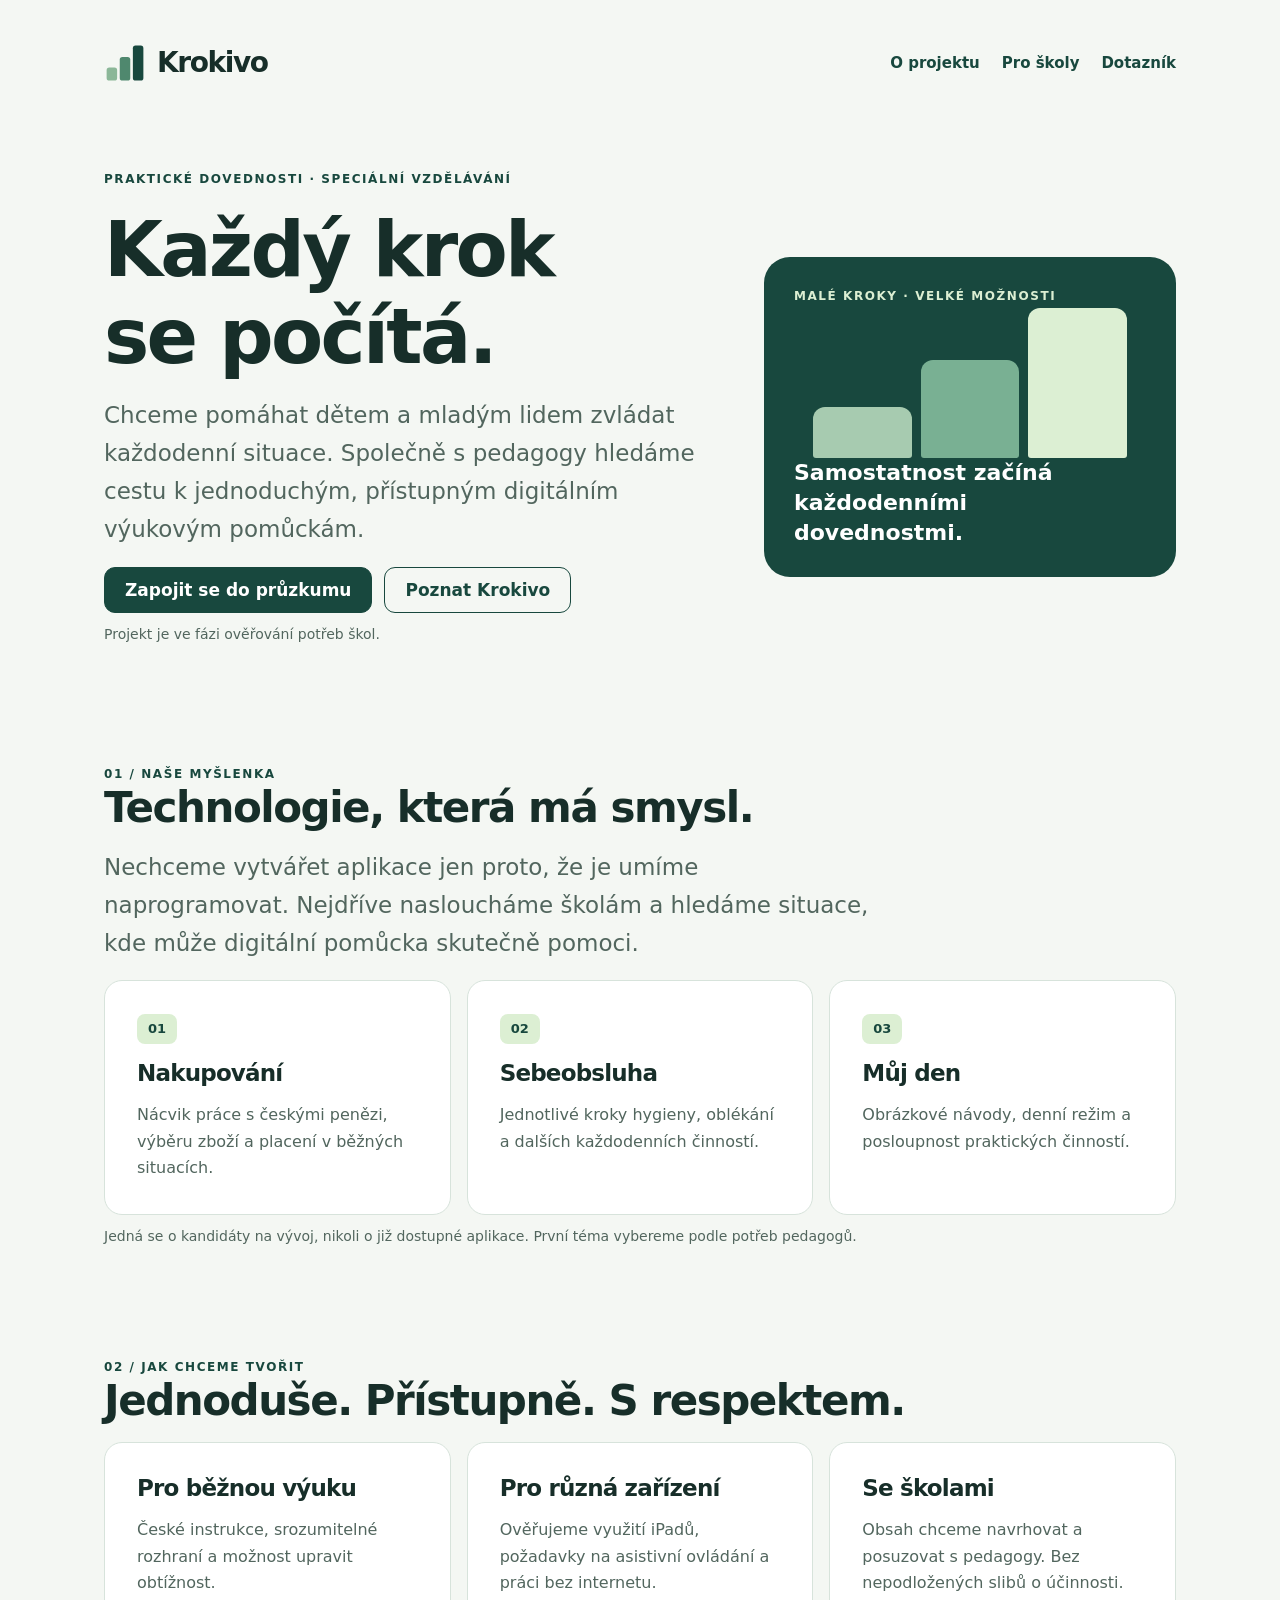
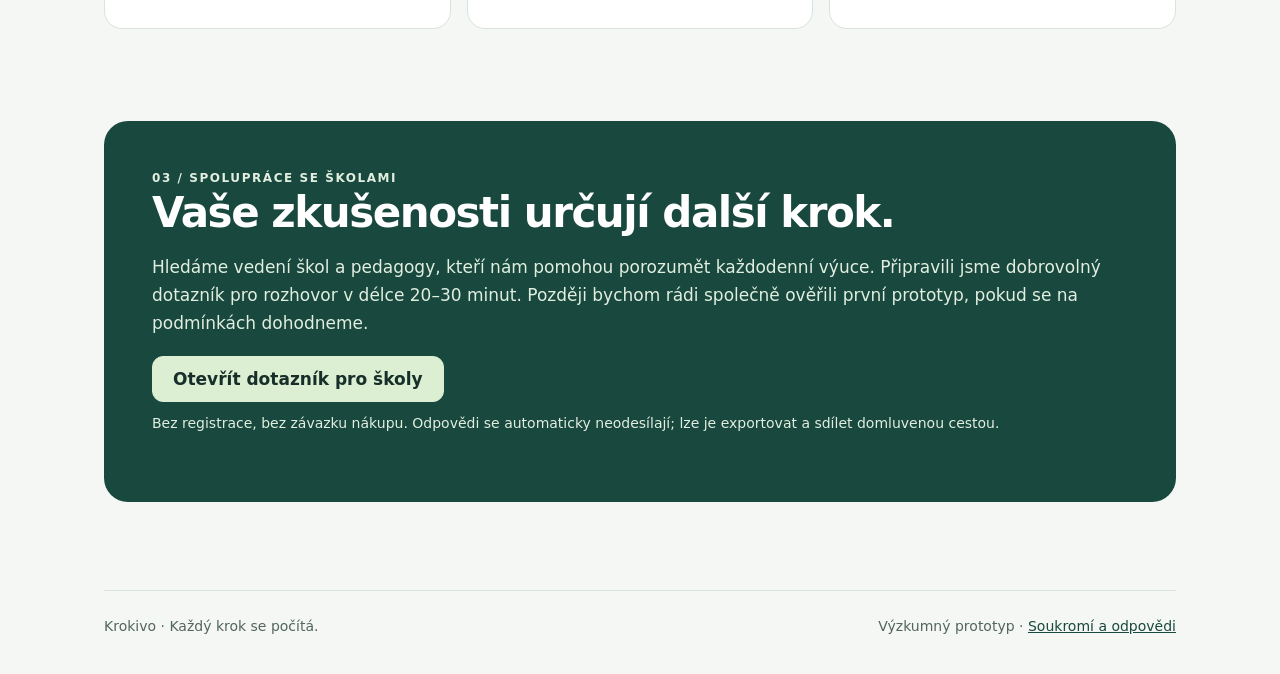
==== index.html @ 8d87eb06 "Publish Krokivo research project content" ====
<!doctype html><html lang="cs"><head><meta charset="utf-8"><meta name="viewport" content="width=device-width,initial-scale=1"><meta name="description" content="Krokivo – výzkumný projekt přístupných digitálních pomůcek pro speciální vzdělávání."><meta name="theme-color" content="#18483e"><meta http-equiv="Content-Security-Policy" content="default-src 'none'; script-src 'self'; style-src 'self'; img-src 'self'; connect-src 'none'; form-action 'none'; base-uri 'none'"><title>Krokivo | Každý krok se počítá</title><link rel="icon" href="assets/logo.svg" type="image/svg+xml"><link rel="stylesheet" href="assets/style.css"></head><body><main class="wrap"><header class="mast"><a class="brand" href="./" aria-label="Krokivo – úvod"><img src="assets/logo.svg" alt="" width="42" height="42">Krokivo</a><nav class="nav" aria-label="Hlavní navigace"><a href="#projekt">O projektu</a><a href="#skoly">Pro školy</a><a href="dotaznik/">Dotazník</a></nav></header><section class="hero"><div><div class="eyebrow">Praktické dovednosti · Speciální vzdělávání</div><h1>Každý krok<br>se počítá.</h1><p class="lead">Chceme pomáhat dětem a mladým lidem zvládat každodenní situace. Společně s pedagogy hledáme cestu k jednoduchým, přístupným digitálním výukovým pomůckám.</p><div class="actions"><a class="btn" href="dotaznik/">Zapojit se do průzkumu</a><a class="btn secondary" href="#projekt">Poznat Krokivo</a></div><p class="small">Projekt je ve fázi ověřování potřeb škol.</p></div><div class="visual"><div class="eyebrow">Malé kroky · Velké možnosti</div><div class="stairs" aria-hidden="true"><span></span><span></span><span></span></div><p>Samostatnost začíná každodenními dovednostmi.</p></div></section><section id="projekt" class="section"><div class="eyebrow">01 / Naše myšlenka</div><h2>Technologie, která má smysl.</h2><p class="lead">Nechceme vytvářet aplikace jen proto, že je umíme naprogramovat. Nejdříve nasloucháme školám a hledáme situace, kde může digitální pomůcka skutečně pomoci.</p><div class="grid"><article class="card"><span class="num">01</span><h3>Nakupování</h3><p>Nácvik práce s českými penězi, výběru zboží a placení v běžných situacích.</p></article><article class="card"><span class="num">02</span><h3>Sebeobsluha</h3><p>Jednotlivé kroky hygieny, oblékání a dalších každodenních činností.</p></article><article class="card"><span class="num">03</span><h3>Můj den</h3><p>Obrázkové návody, denní režim a posloupnost praktických činností.</p></article></div><p class="small">Jedná se o kandidáty na vývoj, nikoli o již dostupné aplikace. První téma vybereme podle potřeb pedagogů.</p></section><section class="section"><div class="eyebrow">02 / Jak chceme tvořit</div><h2>Jednoduše. Přístupně. S respektem.</h2><div class="grid"><article class="card"><h3>Pro běžnou výuku</h3><p>České instrukce, srozumitelné rozhraní a možnost upravit obtížnost.</p></article><article class="card"><h3>Pro různá zařízení</h3><p>Ověřujeme využití iPadů, požadavky na asistivní ovládání a práci bez internetu.</p></article><article class="card"><h3>Se školami</h3><p>Obsah chceme navrhovat a posuzovat s pedagogy. Bez nepodložených slibů o účinnosti.</p></article></div></section><section id="skoly" class="section"><div class="band"><div class="eyebrow">03 / Spolupráce se školami</div><h2>Vaše zkušenosti určují další krok.</h2><p>Hledáme vedení škol a pedagogy, kteří nám pomohou porozumět každodenní výuce. Připravili jsme dobrovolný dotazník pro rozhovor v délce 20–30 minut. Později bychom rádi společně ověřili první prototyp, pokud se na podmínkách dohodneme.</p><a class="btn" href="dotaznik/">Otevřít dotazník pro školy</a><p class="small">Bez registrace, bez závazku nákupu. Odpovědi se automaticky neodesílají; lze je exportovat a sdílet domluvenou cestou.</p></div></section><footer><span>Krokivo · Každý krok se počítá.</span><span>Výzkumný prototyp · <a href="soukromi/">Soukromí a odpovědi</a></span></footer></main></body></html>
---- assets/style.css ----
:root{color-scheme:light;--ink:#172e29;--green:#18483e;--muted:#52665e;--bg:#f4f7f3;--line:#d7e3db;--accent:#dcefd3;--white:#fff}*{box-sizing:border-box}html{scroll-behavior:smooth}body{margin:0;background:var(--bg);color:var(--ink);font:17px/1.65 system-ui,-apple-system,BlinkMacSystemFont,"Segoe UI",sans-serif}a{color:var(--green)}a,button,input,textarea{font:inherit}a:focus-visible,button:focus-visible,input:focus-visible,textarea:focus-visible{outline:3px solid #a76112;outline-offset:4px}button{cursor:pointer}button:disabled{opacity:.5;cursor:default}img{max-width:100%}.wrap{max-width:1120px;padding:24px;margin:auto}.mast{display:flex;align-items:center;justify-content:space-between;gap:20px;flex-wrap:wrap;padding:16px 0}.brand{display:inline-flex;align-items:center;gap:11px;text-decoration:none;color:var(--ink);font-size:28px;letter-spacing:-.05em;font-weight:800}.brand img{width:42px;height:42px}.nav{display:flex;gap:22px;align-items:center;flex-wrap:wrap;font-size:15px}.nav a{text-decoration:none;font-weight:650}.nav a:hover{text-decoration:underline}.eyebrow{font-size:12px;letter-spacing:.13em;text-transform:uppercase;font-weight:800;color:var(--green)}h1,h2,h3{line-height:1.15;letter-spacing:-.035em;margin:0 0 16px}h1{font-size:clamp(38px,6.6vw,76px)}h2{font-size:clamp(26px,3.8vw,42px)}h3{font-size:23px}p{margin:10px 0 18px}.lead{font-size:clamp(18px,2.4vw,23px);color:var(--muted);max-width:680px}.hero{display:grid;grid-template-columns:1.5fr 1fr;align-items:center;gap:42px;padding:68px 0 54px}.hero h1{margin-top:16px}.actions{display:flex;gap:12px;flex-wrap:wrap;align-items:center}.btn{display:inline-flex;align-items:center;justify-content:center;min-height:46px;border:1px solid var(--green);border-radius:11px;padding:11px 20px;background:var(--green);color:white;text-decoration:none;font-weight:720;line-height:1.35}.btn.secondary{background:transparent;color:var(--green)}.btn:hover:not(:disabled){filter:brightness(.93)}.card{padding:clamp(20px,3.5vw,32px);border:1px solid var(--line);border-radius:18px;background:white}.visual{background:var(--green);color:white;min-height:320px;position:relative;overflow:hidden;border-radius:26px;padding:30px;display:flex;flex-direction:column;justify-content:space-between}.visual .eyebrow{color:#dcefd3}.visual p{margin:0;font-size:22px;font-weight:650;max-width:260px;line-height:1.35}.stairs{display:flex;align-items:flex-end;gap:9px;height:150px;justify-content:center}.stairs span{width:28%;border-radius:12px 12px 3px 3px;background:#a7cbb0}.stairs span:nth-child(1){height:34%}.stairs span:nth-child(2){height:65%;background:#79b093}.stairs span:nth-child(3){height:100%;background:#dcefd3}.section{padding:46px 0}.section>p{max-width:780px}.grid{display:grid;grid-template-columns:repeat(3,minmax(0,1fr));gap:16px}.num{display:inline-block;font-size:13px;font-weight:750;color:var(--green);background:var(--accent);border-radius:8px;padding:4px 11px;margin-bottom:16px}.grid p{font-size:16px;color:var(--muted);margin:0}.band{background:var(--green);color:white;padding:clamp(24px,5vw,48px);border-radius:24px}.band .eyebrow,.band p{color:#e1eee0}.band .btn{background:var(--accent);color:var(--ink);border-color:var(--accent)}.small,small{font-size:14px;color:var(--muted)}footer{border-top:1px solid var(--line);padding:24px 0 12px;margin-top:42px;display:flex;gap:20px;justify-content:space-between;flex-wrap:wrap;font-size:14px;color:var(--muted)}.survey-hero{background:var(--green);color:white;border-radius:24px;padding:clamp(22px,4vw,36px);margin-top:22px}.survey-hero h1{font-size:clamp(30px,5vw,50px);margin:10px 0}.survey-hero p{color:#e1eee0;max-width:750px}.survey-hero .eyebrow{color:#dcefd3}.chips{display:flex;flex-wrap:wrap;gap:8px}.chips span{border:1px solid #b2c9ba;border-radius:30px;padding:5px 12px;font-size:13px}.survey-layout{display:grid;grid-template-columns:230px minmax(0,1fr);gap:20px;margin-top:22px}.sidebar{align-self:start;position:sticky;top:12px;padding:20px}.sidebar nav{display:grid;gap:6px;margin:18px 0}.sidebar nav button{border:0;background:transparent;color:var(--ink);text-align:left;border-radius:10px;padding:11px;font-size:14px;min-height:44px}.sidebar nav button[aria-current=step]{background:var(--accent);font-weight:750}.sidebar progress{width:100%;accent-color:var(--green);height:12px}.question{padding:20px 0;border-bottom:1px solid var(--line)}.question label{display:block;font-weight:700;line-height:1.45}.question .hint{display:block;color:var(--muted);font-size:14px;margin:6px 0 9px}.question textarea,input[type=text],input[type=date]{border:1px solid #aabcb1;border-radius:9px;padding:11px;width:100%;background:white;color:var(--ink)}textarea{min-height:100px;resize:vertical}.fieldrow{display:grid;grid-template-columns:1fr 1fr;gap:12px;margin:18px 0}.fieldrow label{display:block;font-size:14px;font-weight:650}.stephead{margin-bottom:20px}.stephead h2{margin-top:10px;font-size:30px}.controls{display:flex;justify-content:space-between;gap:12px;margin-top:24px}.exports{display:flex;gap:10px;flex-wrap:wrap;margin-top:24px;padding-top:20px;border-top:1px solid var(--line)}.exports button{font-size:14px}.print-answer{display:none}.notice{border-left:4px solid #7da489;padding-left:13px;font-size:14px;color:var(--muted)}[hidden]{display:none!important}.status{min-height:24px;font-size:14px;color:var(--green)}@media(max-width:760px){.hero,.grid,.survey-layout{grid-template-columns:1fr}.hero{padding:32px 0;gap:24px}.visual{min-height:250px}.section{padding:28px 0}.sidebar{position:static}.sidebar nav{grid-template-columns:repeat(2,minmax(0,1fr))}.wrap{padding:16px}.nav{gap:14px}.fieldrow{grid-template-columns:1fr}}@media(prefers-reduced-motion:reduce){html{scroll-behavior:auto}}@media print{body{background:white;font:11pt/1.45 system-ui;color:#172e29}.wrap{max-width:none;padding:0}.mast,.sidebar,.controls,.exports,.status,footer,.no-print{display:none!important}.survey-hero{background:white;color:#18483e;padding:0 0 12px;border-radius:0}.survey-hero p,.survey-hero .eyebrow{color:#172e29}.survey-hero h1{font-size:24pt}.chips{display:none}.survey-layout{display:block;margin:0}.survey-layout>.card{border:0;padding:0}.step[hidden]{display:block!important}.step:not(:first-child){break-before:page}.stephead h2{font-size:20pt}.question{padding:12px 0;break-inside:avoid}.question textarea{display:none}.print-answer{display:block;min-height:54px;border-bottom:1px solid #aabcb1;white-space:pre-wrap;overflow-wrap:anywhere}.fieldrow input{border:0;border-bottom:1px solid #aabcb1;padding:3px}.stephead p{font-size:10pt}.notice{font-size:10pt}@page{size:A4;margin:16mm}}
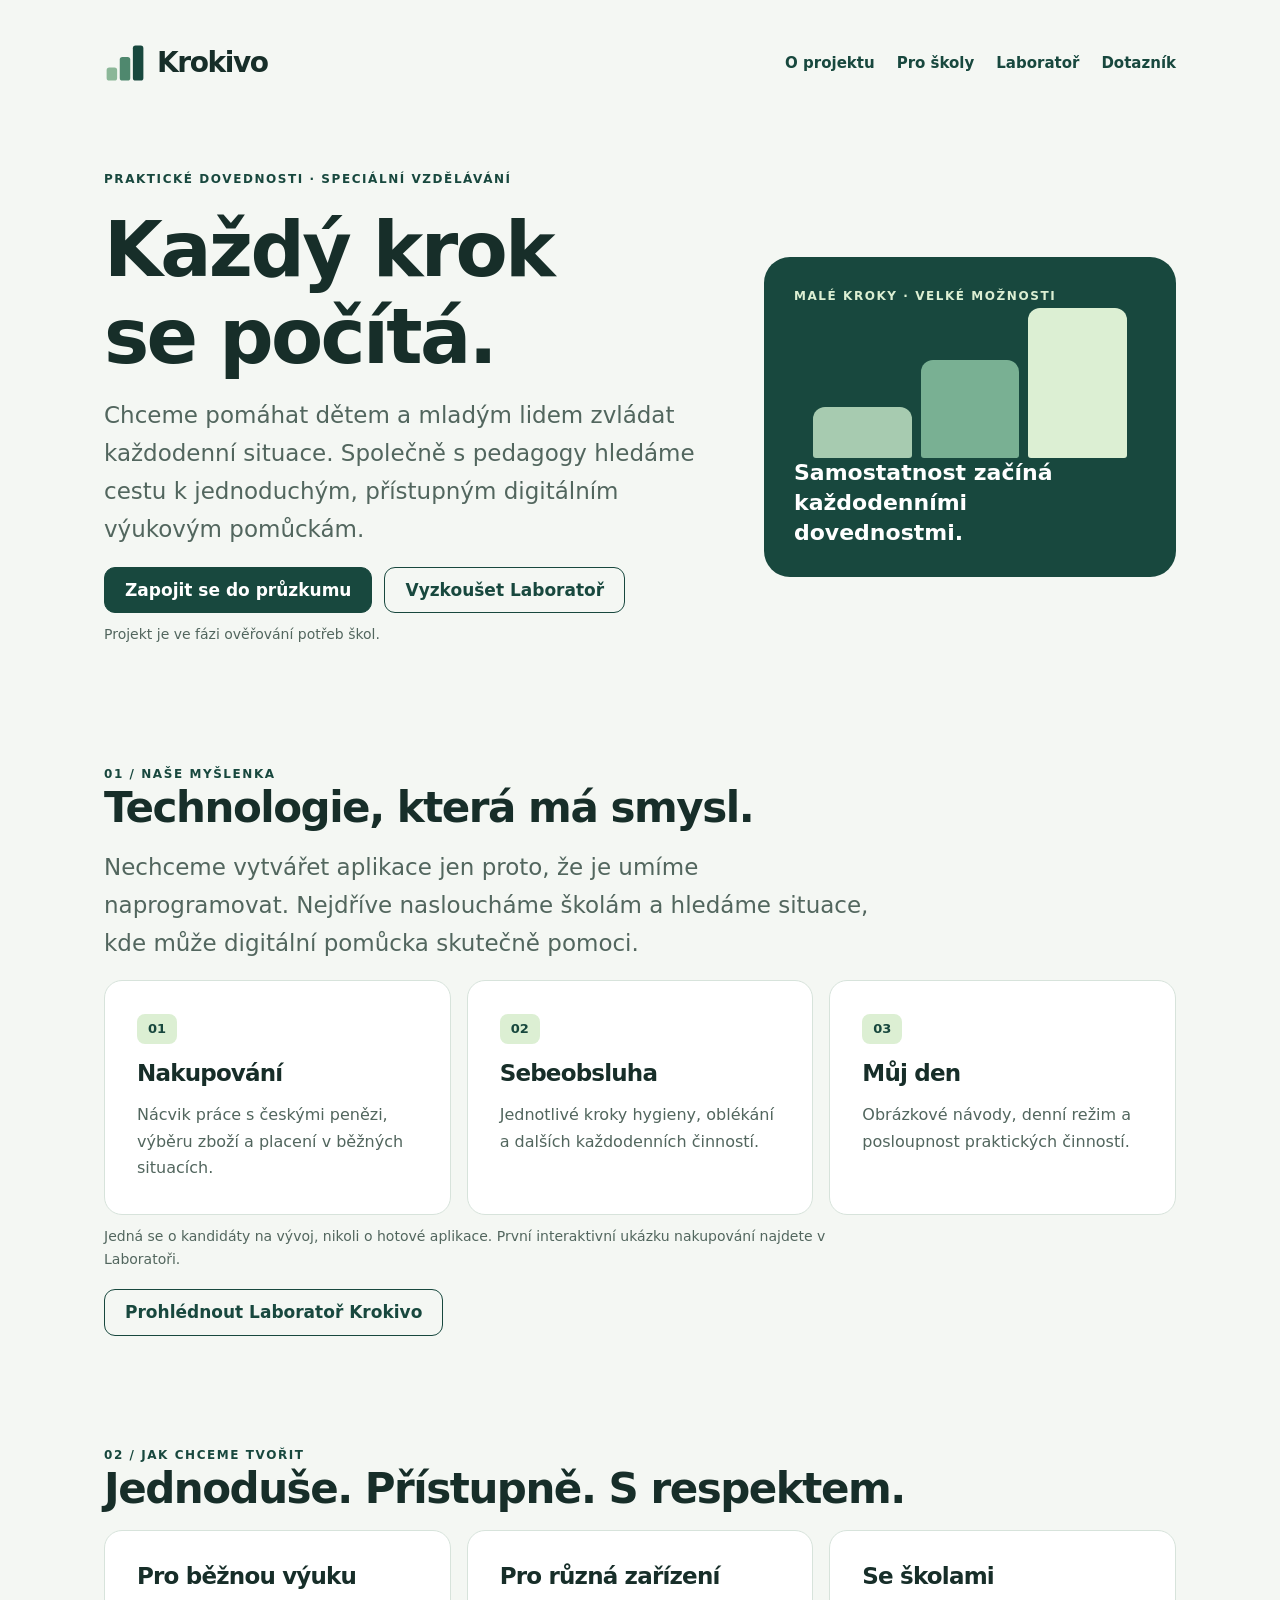
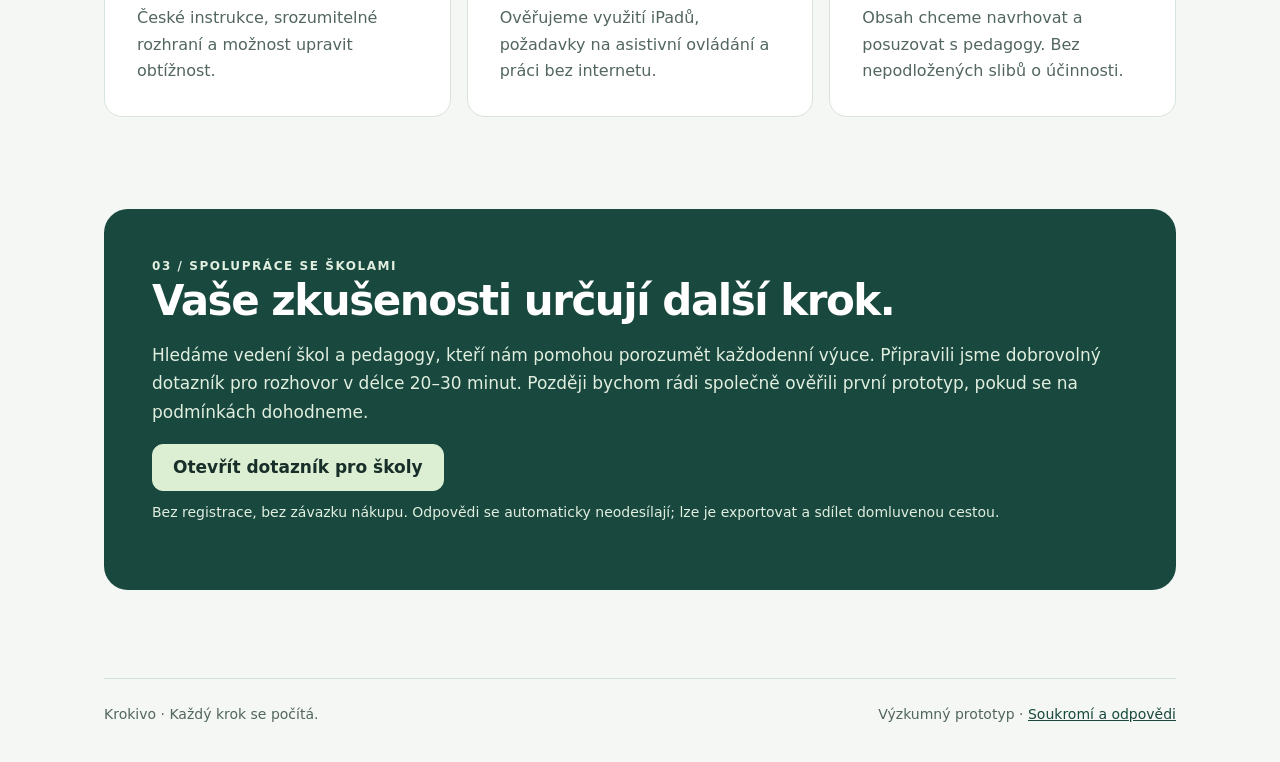
==== commit 5cebcd6f: "Link Laboratory and document prototype limitations" ====
--- a/index.html
+++ b/index.html
@@ -1 +1 @@
-<!doctype html><html lang="cs"><head><meta charset="utf-8"><meta name="viewport" content="width=device-width,initial-scale=1"><meta name="description" content="Krokivo – výzkumný projekt přístupných digitálních pomůcek pro speciální vzdělávání."><meta name="theme-color" content="#18483e"><meta http-equiv="Content-Security-Policy" content="default-src 'none'; script-src 'self'; style-src 'self'; img-src 'self'; connect-src 'none'; form-action 'none'; base-uri 'none'"><title>Krokivo | Každý krok se počítá</title><link rel="icon" href="assets/logo.svg" type="image/svg+xml"><link rel="stylesheet" href="assets/style.css"></head><body><main class="wrap"><header class="mast"><a class="brand" href="./" aria-label="Krokivo – úvod"><img src="assets/logo.svg" alt="" width="42" height="42">Krokivo</a><nav class="nav" aria-label="Hlavní navigace"><a href="#projekt">O projektu</a><a href="#skoly">Pro školy</a><a href="dotaznik/">Dotazník</a></nav></header><section class="hero"><div><div class="eyebrow">Praktické dovednosti · Speciální vzdělávání</div><h1>Každý krok<br>se počítá.</h1><p class="lead">Chceme pomáhat dětem a mladým lidem zvládat každodenní situace. Společně s pedagogy hledáme cestu k jednoduchým, přístupným digitálním výukovým pomůckám.</p><div class="actions"><a class="btn" href="dotaznik/">Zapojit se do průzkumu</a><a class="btn secondary" href="#projekt">Poznat Krokivo</a></div><p class="small">Projekt je ve fázi ověřování potřeb škol.</p></div><div class="visual"><div class="eyebrow">Malé kroky · Velké možnosti</div><div class="stairs" aria-hidden="true"><span></span><span></span><span></span></div><p>Samostatnost začíná každodenními dovednostmi.</p></div></section><section id="projekt" class="section"><div class="eyebrow">01 / Naše myšlenka</div><h2>Technologie, která má smysl.</h2><p class="lead">Nechceme vytvářet aplikace jen proto, že je umíme naprogramovat. Nejdříve nasloucháme školám a hledáme situace, kde může digitální pomůcka skutečně pomoci.</p><div class="grid"><article class="card"><span class="num">01</span><h3>Nakupování</h3><p>Nácvik práce s českými penězi, výběru zboží a placení v běžných situacích.</p></article><article class="card"><span class="num">02</span><h3>Sebeobsluha</h3><p>Jednotlivé kroky hygieny, oblékání a dalších každodenních činností.</p></article><article class="card"><span class="num">03</span><h3>Můj den</h3><p>Obrázkové návody, denní režim a posloupnost praktických činností.</p></article></div><p class="small">Jedná se o kandidáty na vývoj, nikoli o již dostupné aplikace. První téma vybereme podle potřeb pedagogů.</p></section><section class="section"><div class="eyebrow">02 / Jak chceme tvořit</div><h2>Jednoduše. Přístupně. S respektem.</h2><div class="grid"><article class="card"><h3>Pro běžnou výuku</h3><p>České instrukce, srozumitelné rozhraní a možnost upravit obtížnost.</p></article><article class="card"><h3>Pro různá zařízení</h3><p>Ověřujeme využití iPadů, požadavky na asistivní ovládání a práci bez internetu.</p></article><article class="card"><h3>Se školami</h3><p>Obsah chceme navrhovat a posuzovat s pedagogy. Bez nepodložených slibů o účinnosti.</p></article></div></section><section id="skoly" class="section"><div class="band"><div class="eyebrow">03 / Spolupráce se školami</div><h2>Vaše zkušenosti určují další krok.</h2><p>Hledáme vedení škol a pedagogy, kteří nám pomohou porozumět každodenní výuce. Připravili jsme dobrovolný dotazník pro rozhovor v délce 20–30 minut. Později bychom rádi společně ověřili první prototyp, pokud se na podmínkách dohodneme.</p><a class="btn" href="dotaznik/">Otevřít dotazník pro školy</a><p class="small">Bez registrace, bez závazku nákupu. Odpovědi se automaticky neodesílají; lze je exportovat a sdílet domluvenou cestou.</p></div></section><footer><span>Krokivo · Každý krok se počítá.</span><span>Výzkumný prototyp · <a href="soukromi/">Soukromí a odpovědi</a></span></footer></main></body></html>+<!doctype html><html lang="cs"><head><meta charset="utf-8"><meta name="viewport" content="width=device-width,initial-scale=1"><meta name="description" content="Krokivo – výzkumný projekt přístupných digitálních pomůcek pro speciální vzdělávání."><meta name="theme-color" content="#18483e"><meta http-equiv="Content-Security-Policy" content="default-src 'none'; script-src 'self'; style-src 'self'; img-src 'self'; connect-src 'none'; form-action 'none'; base-uri 'none'"><title>Krokivo | Každý krok se počítá</title><link rel="icon" href="assets/logo.svg" type="image/svg+xml"><link rel="stylesheet" href="assets/style.css"></head><body><main class="wrap"><header class="mast"><a class="brand" href="./" aria-label="Krokivo – úvod"><img src="assets/logo.svg" alt="" width="42" height="42">Krokivo</a><nav class="nav" aria-label="Hlavní navigace"><a href="#projekt">O projektu</a><a href="#skoly">Pro školy</a><a href="laborator/">Laboratoř</a><a href="dotaznik/">Dotazník</a></nav></header><section class="hero"><div><div class="eyebrow">Praktické dovednosti · Speciální vzdělávání</div><h1>Každý krok<br>se počítá.</h1><p class="lead">Chceme pomáhat dětem a mladým lidem zvládat každodenní situace. Společně s pedagogy hledáme cestu k jednoduchým, přístupným digitálním výukovým pomůckám.</p><div class="actions"><a class="btn" href="dotaznik/">Zapojit se do průzkumu</a><a class="btn secondary" href="laborator/">Vyzkoušet Laboratoř</a></div><p class="small">Projekt je ve fázi ověřování potřeb škol.</p></div><div class="visual"><div class="eyebrow">Malé kroky · Velké možnosti</div><div class="stairs" aria-hidden="true"><span></span><span></span><span></span></div><p>Samostatnost začíná každodenními dovednostmi.</p></div></section><section id="projekt" class="section"><div class="eyebrow">01 / Naše myšlenka</div><h2>Technologie, která má smysl.</h2><p class="lead">Nechceme vytvářet aplikace jen proto, že je umíme naprogramovat. Nejdříve nasloucháme školám a hledáme situace, kde může digitální pomůcka skutečně pomoci.</p><div class="grid"><article class="card"><span class="num">01</span><h3>Nakupování</h3><p>Nácvik práce s českými penězi, výběru zboží a placení v běžných situacích.</p></article><article class="card"><span class="num">02</span><h3>Sebeobsluha</h3><p>Jednotlivé kroky hygieny, oblékání a dalších každodenních činností.</p></article><article class="card"><span class="num">03</span><h3>Můj den</h3><p>Obrázkové návody, denní režim a posloupnost praktických činností.</p></article></div><p class="small">Jedná se o kandidáty na vývoj, nikoli o hotové aplikace. První interaktivní ukázku nakupování najdete v Laboratoři.</p><p><a class="btn secondary" href="laborator/">Prohlédnout Laboratoř Krokivo</a></p></section><section class="section"><div class="eyebrow">02 / Jak chceme tvořit</div><h2>Jednoduše. Přístupně. S respektem.</h2><div class="grid"><article class="card"><h3>Pro běžnou výuku</h3><p>České instrukce, srozumitelné rozhraní a možnost upravit obtížnost.</p></article><article class="card"><h3>Pro různá zařízení</h3><p>Ověřujeme využití iPadů, požadavky na asistivní ovládání a práci bez internetu.</p></article><article class="card"><h3>Se školami</h3><p>Obsah chceme navrhovat a posuzovat s pedagogy. Bez nepodložených slibů o účinnosti.</p></article></div></section><section id="skoly" class="section"><div class="band"><div class="eyebrow">03 / Spolupráce se školami</div><h2>Vaše zkušenosti určují další krok.</h2><p>Hledáme vedení škol a pedagogy, kteří nám pomohou porozumět každodenní výuce. Připravili jsme dobrovolný dotazník pro rozhovor v délce 20–30 minut. Později bychom rádi společně ověřili první prototyp, pokud se na podmínkách dohodneme.</p><a class="btn" href="dotaznik/">Otevřít dotazník pro školy</a><p class="small">Bez registrace, bez závazku nákupu. Odpovědi se automaticky neodesílají; lze je exportovat a sdílet domluvenou cestou.</p></div></section><footer><span>Krokivo · Každý krok se počítá.</span><span>Výzkumný prototyp · <a href="soukromi/">Soukromí a odpovědi</a></span></footer></main></body></html>
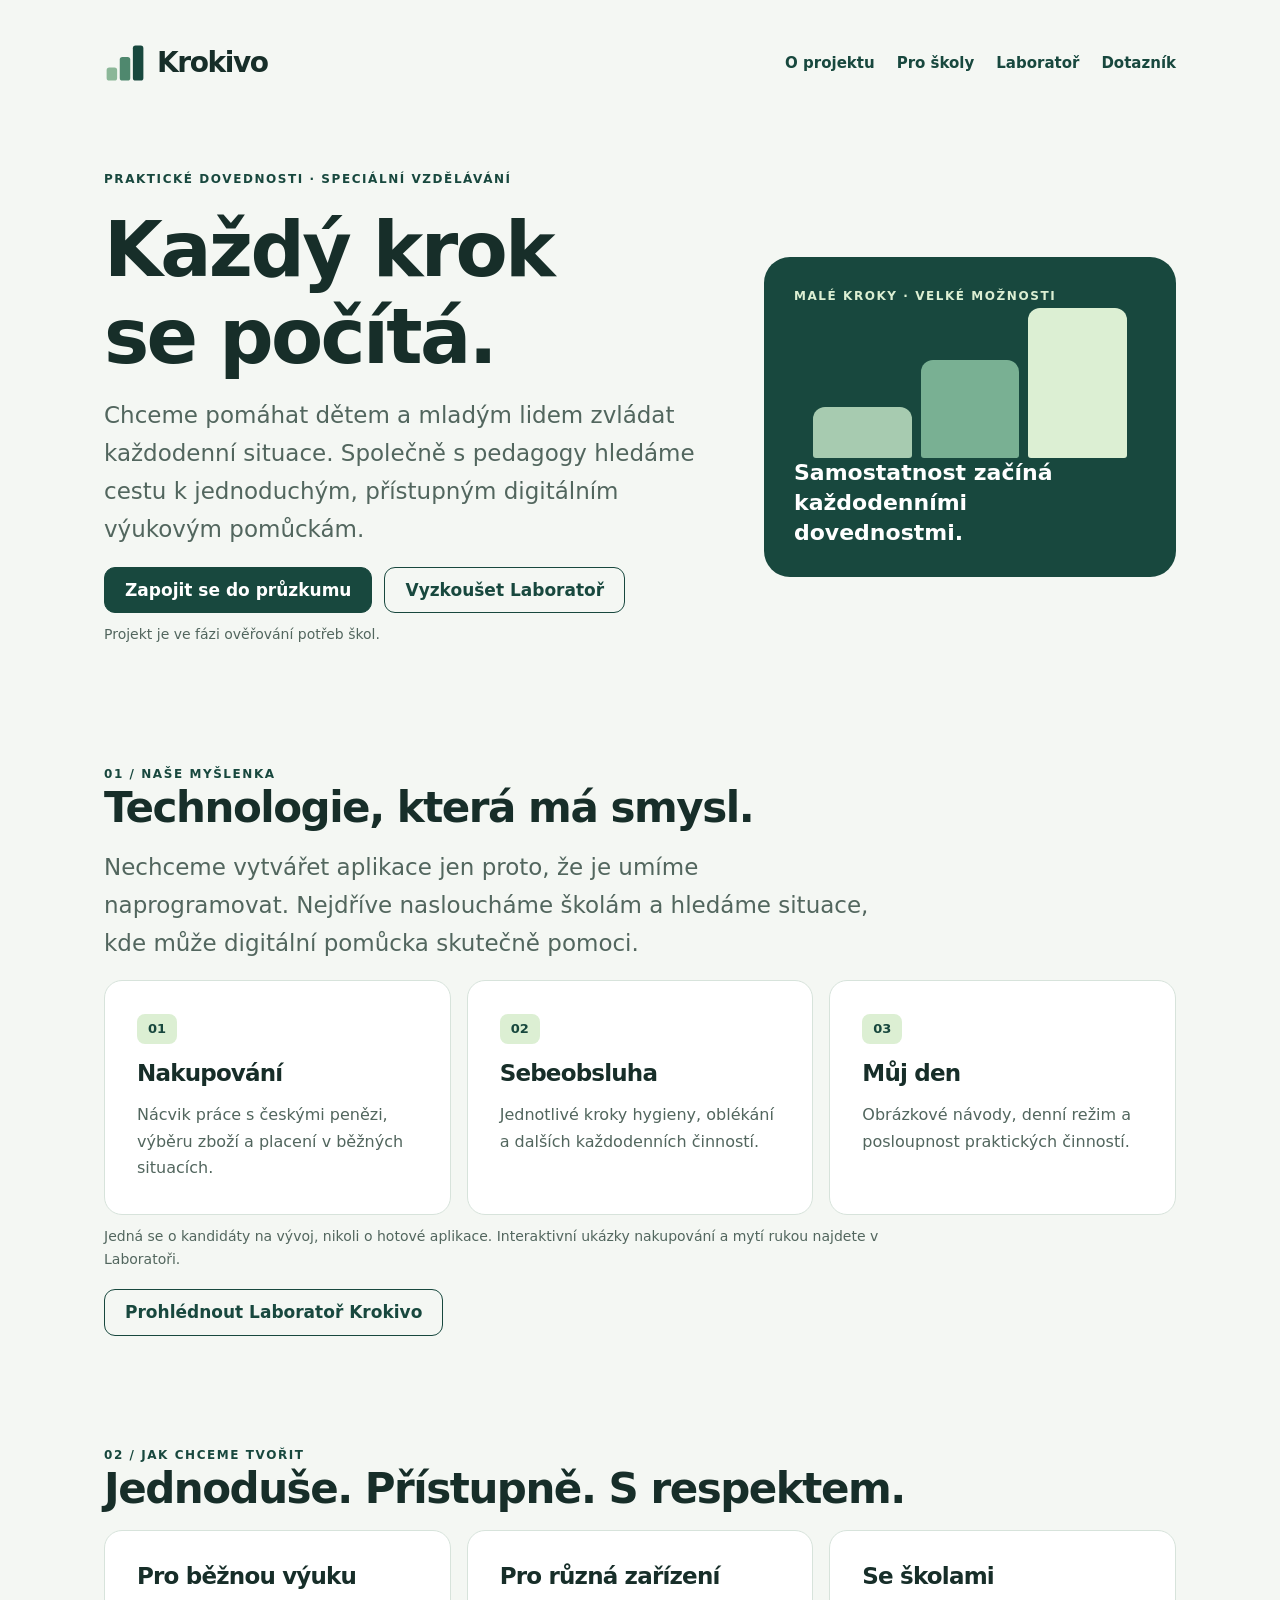
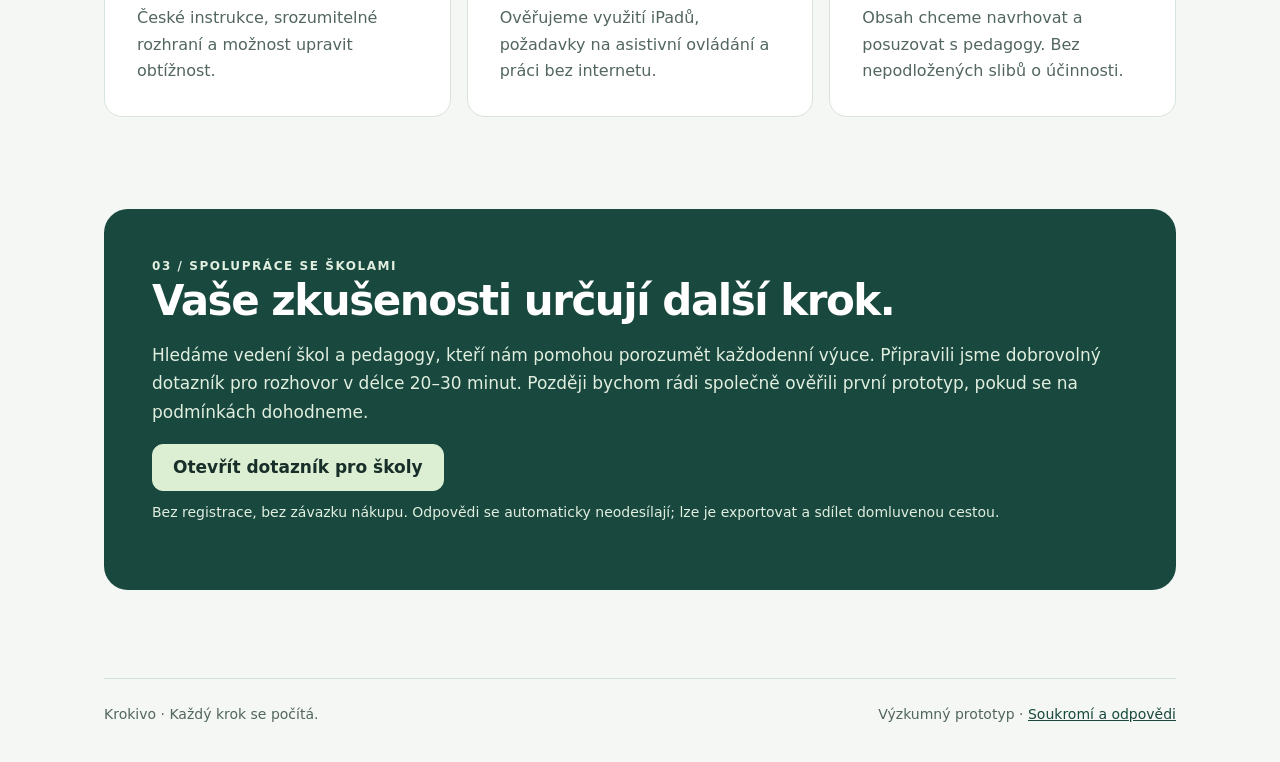
==== commit 22d55024: "Connect hygiene prototype and updated coin illustrations" ====
--- a/index.html
+++ b/index.html
@@ -1 +1 @@
-<!doctype html><html lang="cs"><head><meta charset="utf-8"><meta name="viewport" content="width=device-width,initial-scale=1"><meta name="description" content="Krokivo – výzkumný projekt přístupných digitálních pomůcek pro speciální vzdělávání."><meta name="theme-color" content="#18483e"><meta http-equiv="Content-Security-Policy" content="default-src 'none'; script-src 'self'; style-src 'self'; img-src 'self'; connect-src 'none'; form-action 'none'; base-uri 'none'"><title>Krokivo | Každý krok se počítá</title><link rel="icon" href="assets/logo.svg" type="image/svg+xml"><link rel="stylesheet" href="assets/style.css"></head><body><main class="wrap"><header class="mast"><a class="brand" href="./" aria-label="Krokivo – úvod"><img src="assets/logo.svg" alt="" width="42" height="42">Krokivo</a><nav class="nav" aria-label="Hlavní navigace"><a href="#projekt">O projektu</a><a href="#skoly">Pro školy</a><a href="laborator/">Laboratoř</a><a href="dotaznik/">Dotazník</a></nav></header><section class="hero"><div><div class="eyebrow">Praktické dovednosti · Speciální vzdělávání</div><h1>Každý krok<br>se počítá.</h1><p class="lead">Chceme pomáhat dětem a mladým lidem zvládat každodenní situace. Společně s pedagogy hledáme cestu k jednoduchým, přístupným digitálním výukovým pomůckám.</p><div class="actions"><a class="btn" href="dotaznik/">Zapojit se do průzkumu</a><a class="btn secondary" href="laborator/">Vyzkoušet Laboratoř</a></div><p class="small">Projekt je ve fázi ověřování potřeb škol.</p></div><div class="visual"><div class="eyebrow">Malé kroky · Velké možnosti</div><div class="stairs" aria-hidden="true"><span></span><span></span><span></span></div><p>Samostatnost začíná každodenními dovednostmi.</p></div></section><section id="projekt" class="section"><div class="eyebrow">01 / Naše myšlenka</div><h2>Technologie, která má smysl.</h2><p class="lead">Nechceme vytvářet aplikace jen proto, že je umíme naprogramovat. Nejdříve nasloucháme školám a hledáme situace, kde může digitální pomůcka skutečně pomoci.</p><div class="grid"><article class="card"><span class="num">01</span><h3>Nakupování</h3><p>Nácvik práce s českými penězi, výběru zboží a placení v běžných situacích.</p></article><article class="card"><span class="num">02</span><h3>Sebeobsluha</h3><p>Jednotlivé kroky hygieny, oblékání a dalších každodenních činností.</p></article><article class="card"><span class="num">03</span><h3>Můj den</h3><p>Obrázkové návody, denní režim a posloupnost praktických činností.</p></article></div><p class="small">Jedná se o kandidáty na vývoj, nikoli o hotové aplikace. První interaktivní ukázku nakupování najdete v Laboratoři.</p><p><a class="btn secondary" href="laborator/">Prohlédnout Laboratoř Krokivo</a></p></section><section class="section"><div class="eyebrow">02 / Jak chceme tvořit</div><h2>Jednoduše. Přístupně. S respektem.</h2><div class="grid"><article class="card"><h3>Pro běžnou výuku</h3><p>České instrukce, srozumitelné rozhraní a možnost upravit obtížnost.</p></article><article class="card"><h3>Pro různá zařízení</h3><p>Ověřujeme využití iPadů, požadavky na asistivní ovládání a práci bez internetu.</p></article><article class="card"><h3>Se školami</h3><p>Obsah chceme navrhovat a posuzovat s pedagogy. Bez nepodložených slibů o účinnosti.</p></article></div></section><section id="skoly" class="section"><div class="band"><div class="eyebrow">03 / Spolupráce se školami</div><h2>Vaše zkušenosti určují další krok.</h2><p>Hledáme vedení škol a pedagogy, kteří nám pomohou porozumět každodenní výuce. Připravili jsme dobrovolný dotazník pro rozhovor v délce 20–30 minut. Později bychom rádi společně ověřili první prototyp, pokud se na podmínkách dohodneme.</p><a class="btn" href="dotaznik/">Otevřít dotazník pro školy</a><p class="small">Bez registrace, bez závazku nákupu. Odpovědi se automaticky neodesílají; lze je exportovat a sdílet domluvenou cestou.</p></div></section><footer><span>Krokivo · Každý krok se počítá.</span><span>Výzkumný prototyp · <a href="soukromi/">Soukromí a odpovědi</a></span></footer></main></body></html>+<!doctype html><html lang="cs"><head><meta charset="utf-8"><meta name="viewport" content="width=device-width,initial-scale=1"><meta name="description" content="Krokivo – výzkumný projekt přístupných digitálních pomůcek pro speciální vzdělávání."><meta name="theme-color" content="#18483e"><meta http-equiv="Content-Security-Policy" content="default-src 'none'; script-src 'self'; style-src 'self'; img-src 'self'; connect-src 'none'; form-action 'none'; base-uri 'none'"><title>Krokivo | Každý krok se počítá</title><link rel="icon" href="assets/logo.svg" type="image/svg+xml"><link rel="stylesheet" href="assets/style.css"></head><body><main class="wrap"><header class="mast"><a class="brand" href="./" aria-label="Krokivo – úvod"><img src="assets/logo.svg" alt="" width="42" height="42">Krokivo</a><nav class="nav" aria-label="Hlavní navigace"><a href="#projekt">O projektu</a><a href="#skoly">Pro školy</a><a href="laborator/">Laboratoř</a><a href="dotaznik/">Dotazník</a></nav></header><section class="hero"><div><div class="eyebrow">Praktické dovednosti · Speciální vzdělávání</div><h1>Každý krok<br>se počítá.</h1><p class="lead">Chceme pomáhat dětem a mladým lidem zvládat každodenní situace. Společně s pedagogy hledáme cestu k jednoduchým, přístupným digitálním výukovým pomůckám.</p><div class="actions"><a class="btn" href="dotaznik/">Zapojit se do průzkumu</a><a class="btn secondary" href="laborator/">Vyzkoušet Laboratoř</a></div><p class="small">Projekt je ve fázi ověřování potřeb škol.</p></div><div class="visual"><div class="eyebrow">Malé kroky · Velké možnosti</div><div class="stairs" aria-hidden="true"><span></span><span></span><span></span></div><p>Samostatnost začíná každodenními dovednostmi.</p></div></section><section id="projekt" class="section"><div class="eyebrow">01 / Naše myšlenka</div><h2>Technologie, která má smysl.</h2><p class="lead">Nechceme vytvářet aplikace jen proto, že je umíme naprogramovat. Nejdříve nasloucháme školám a hledáme situace, kde může digitální pomůcka skutečně pomoci.</p><div class="grid"><article class="card"><span class="num">01</span><h3>Nakupování</h3><p>Nácvik práce s českými penězi, výběru zboží a placení v běžných situacích.</p></article><article class="card"><span class="num">02</span><h3>Sebeobsluha</h3><p>Jednotlivé kroky hygieny, oblékání a dalších každodenních činností.</p></article><article class="card"><span class="num">03</span><h3>Můj den</h3><p>Obrázkové návody, denní režim a posloupnost praktických činností.</p></article></div><p class="small">Jedná se o kandidáty na vývoj, nikoli o hotové aplikace. Interaktivní ukázky nakupování a mytí rukou najdete v Laboratoři.</p><p><a class="btn secondary" href="laborator/">Prohlédnout Laboratoř Krokivo</a></p></section><section class="section"><div class="eyebrow">02 / Jak chceme tvořit</div><h2>Jednoduše. Přístupně. S respektem.</h2><div class="grid"><article class="card"><h3>Pro běžnou výuku</h3><p>České instrukce, srozumitelné rozhraní a možnost upravit obtížnost.</p></article><article class="card"><h3>Pro různá zařízení</h3><p>Ověřujeme využití iPadů, požadavky na asistivní ovládání a práci bez internetu.</p></article><article class="card"><h3>Se školami</h3><p>Obsah chceme navrhovat a posuzovat s pedagogy. Bez nepodložených slibů o účinnosti.</p></article></div></section><section id="skoly" class="section"><div class="band"><div class="eyebrow">03 / Spolupráce se školami</div><h2>Vaše zkušenosti určují další krok.</h2><p>Hledáme vedení škol a pedagogy, kteří nám pomohou porozumět každodenní výuce. Připravili jsme dobrovolný dotazník pro rozhovor v délce 20–30 minut. Později bychom rádi společně ověřili první prototyp, pokud se na podmínkách dohodneme.</p><a class="btn" href="dotaznik/">Otevřít dotazník pro školy</a><p class="small">Bez registrace, bez závazku nákupu. Odpovědi se automaticky neodesílají; lze je exportovat a sdílet domluvenou cestou.</p></div></section><footer><span>Krokivo · Každý krok se počítá.</span><span>Výzkumný prototyp · <a href="soukromi/">Soukromí a odpovědi</a></span></footer></main></body></html>
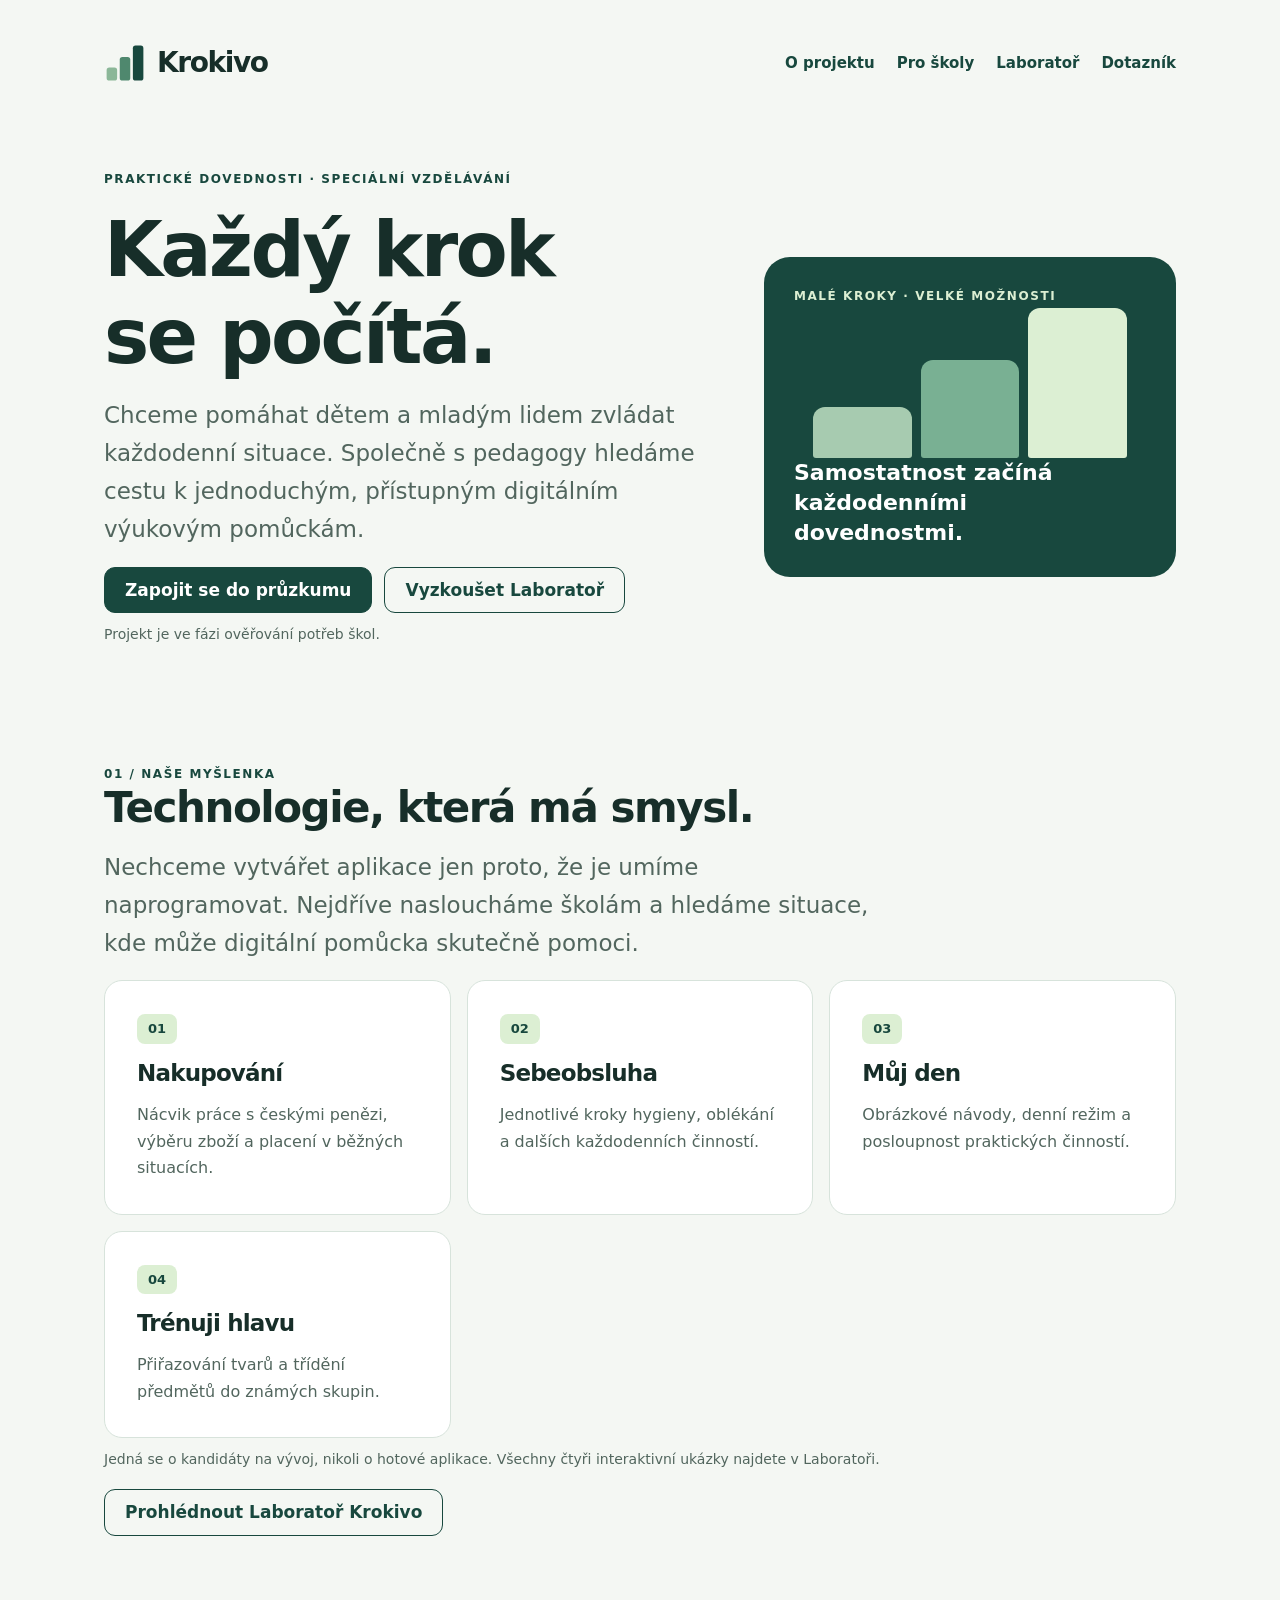
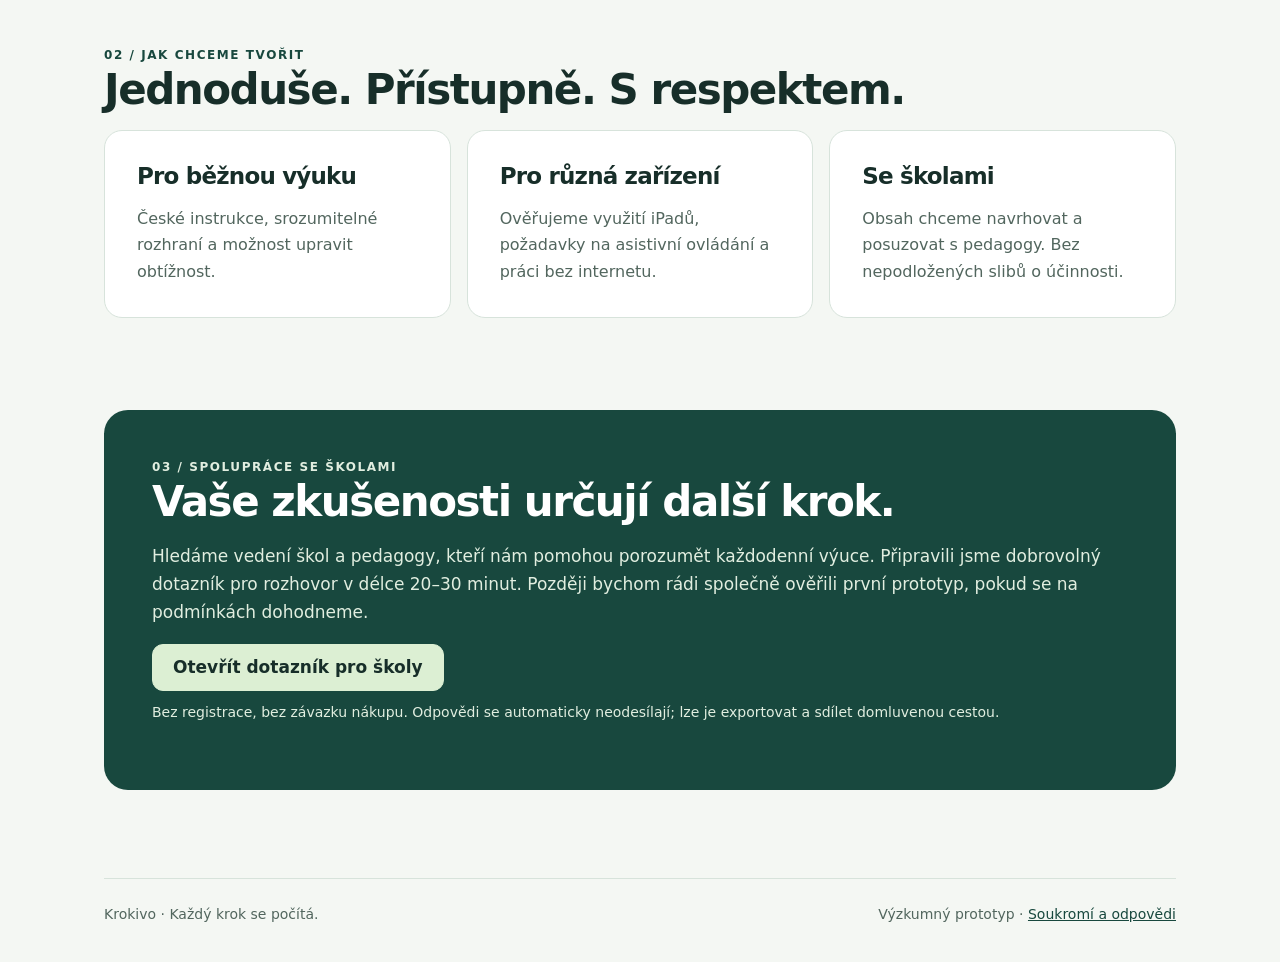
==== commit fd9710e6: "Complete four-prototype Laboratory navigation and documentation" ====
--- a/index.html
+++ b/index.html
@@ -1 +1 @@
-<!doctype html><html lang="cs"><head><meta charset="utf-8"><meta name="viewport" content="width=device-width,initial-scale=1"><meta name="description" content="Krokivo – výzkumný projekt přístupných digitálních pomůcek pro speciální vzdělávání."><meta name="theme-color" content="#18483e"><meta http-equiv="Content-Security-Policy" content="default-src 'none'; script-src 'self'; style-src 'self'; img-src 'self'; connect-src 'none'; form-action 'none'; base-uri 'none'"><title>Krokivo | Každý krok se počítá</title><link rel="icon" href="assets/logo.svg" type="image/svg+xml"><link rel="stylesheet" href="assets/style.css"></head><body><main class="wrap"><header class="mast"><a class="brand" href="./" aria-label="Krokivo – úvod"><img src="assets/logo.svg" alt="" width="42" height="42">Krokivo</a><nav class="nav" aria-label="Hlavní navigace"><a href="#projekt">O projektu</a><a href="#skoly">Pro školy</a><a href="laborator/">Laboratoř</a><a href="dotaznik/">Dotazník</a></nav></header><section class="hero"><div><div class="eyebrow">Praktické dovednosti · Speciální vzdělávání</div><h1>Každý krok<br>se počítá.</h1><p class="lead">Chceme pomáhat dětem a mladým lidem zvládat každodenní situace. Společně s pedagogy hledáme cestu k jednoduchým, přístupným digitálním výukovým pomůckám.</p><div class="actions"><a class="btn" href="dotaznik/">Zapojit se do průzkumu</a><a class="btn secondary" href="laborator/">Vyzkoušet Laboratoř</a></div><p class="small">Projekt je ve fázi ověřování potřeb škol.</p></div><div class="visual"><div class="eyebrow">Malé kroky · Velké možnosti</div><div class="stairs" aria-hidden="true"><span></span><span></span><span></span></div><p>Samostatnost začíná každodenními dovednostmi.</p></div></section><section id="projekt" class="section"><div class="eyebrow">01 / Naše myšlenka</div><h2>Technologie, která má smysl.</h2><p class="lead">Nechceme vytvářet aplikace jen proto, že je umíme naprogramovat. Nejdříve nasloucháme školám a hledáme situace, kde může digitální pomůcka skutečně pomoci.</p><div class="grid"><article class="card"><span class="num">01</span><h3>Nakupování</h3><p>Nácvik práce s českými penězi, výběru zboží a placení v běžných situacích.</p></article><article class="card"><span class="num">02</span><h3>Sebeobsluha</h3><p>Jednotlivé kroky hygieny, oblékání a dalších každodenních činností.</p></article><article class="card"><span class="num">03</span><h3>Můj den</h3><p>Obrázkové návody, denní režim a posloupnost praktických činností.</p></article></div><p class="small">Jedná se o kandidáty na vývoj, nikoli o hotové aplikace. Interaktivní ukázky nakupování a mytí rukou najdete v Laboratoři.</p><p><a class="btn secondary" href="laborator/">Prohlédnout Laboratoř Krokivo</a></p></section><section class="section"><div class="eyebrow">02 / Jak chceme tvořit</div><h2>Jednoduše. Přístupně. S respektem.</h2><div class="grid"><article class="card"><h3>Pro běžnou výuku</h3><p>České instrukce, srozumitelné rozhraní a možnost upravit obtížnost.</p></article><article class="card"><h3>Pro různá zařízení</h3><p>Ověřujeme využití iPadů, požadavky na asistivní ovládání a práci bez internetu.</p></article><article class="card"><h3>Se školami</h3><p>Obsah chceme navrhovat a posuzovat s pedagogy. Bez nepodložených slibů o účinnosti.</p></article></div></section><section id="skoly" class="section"><div class="band"><div class="eyebrow">03 / Spolupráce se školami</div><h2>Vaše zkušenosti určují další krok.</h2><p>Hledáme vedení škol a pedagogy, kteří nám pomohou porozumět každodenní výuce. Připravili jsme dobrovolný dotazník pro rozhovor v délce 20–30 minut. Později bychom rádi společně ověřili první prototyp, pokud se na podmínkách dohodneme.</p><a class="btn" href="dotaznik/">Otevřít dotazník pro školy</a><p class="small">Bez registrace, bez závazku nákupu. Odpovědi se automaticky neodesílají; lze je exportovat a sdílet domluvenou cestou.</p></div></section><footer><span>Krokivo · Každý krok se počítá.</span><span>Výzkumný prototyp · <a href="soukromi/">Soukromí a odpovědi</a></span></footer></main></body></html>+<!doctype html><html lang="cs"><head><meta charset="utf-8"><meta name="viewport" content="width=device-width,initial-scale=1"><meta name="description" content="Krokivo – výzkumný projekt přístupných digitálních pomůcek pro speciální vzdělávání."><meta name="theme-color" content="#18483e"><meta http-equiv="Content-Security-Policy" content="default-src 'none'; script-src 'self'; style-src 'self'; img-src 'self'; connect-src 'none'; form-action 'none'; base-uri 'none'"><title>Krokivo | Každý krok se počítá</title><link rel="icon" href="assets/logo.svg" type="image/svg+xml"><link rel="stylesheet" href="assets/style.css"></head><body><main class="wrap"><header class="mast"><a class="brand" href="./" aria-label="Krokivo – úvod"><img src="assets/logo.svg" alt="" width="42" height="42">Krokivo</a><nav class="nav" aria-label="Hlavní navigace"><a href="#projekt">O projektu</a><a href="#skoly">Pro školy</a><a href="laborator/">Laboratoř</a><a href="dotaznik/">Dotazník</a></nav></header><section class="hero"><div><div class="eyebrow">Praktické dovednosti · Speciální vzdělávání</div><h1>Každý krok<br>se počítá.</h1><p class="lead">Chceme pomáhat dětem a mladým lidem zvládat každodenní situace. Společně s pedagogy hledáme cestu k jednoduchým, přístupným digitálním výukovým pomůckám.</p><div class="actions"><a class="btn" href="dotaznik/">Zapojit se do průzkumu</a><a class="btn secondary" href="laborator/">Vyzkoušet Laboratoř</a></div><p class="small">Projekt je ve fázi ověřování potřeb škol.</p></div><div class="visual"><div class="eyebrow">Malé kroky · Velké možnosti</div><div class="stairs" aria-hidden="true"><span></span><span></span><span></span></div><p>Samostatnost začíná každodenními dovednostmi.</p></div></section><section id="projekt" class="section"><div class="eyebrow">01 / Naše myšlenka</div><h2>Technologie, která má smysl.</h2><p class="lead">Nechceme vytvářet aplikace jen proto, že je umíme naprogramovat. Nejdříve nasloucháme školám a hledáme situace, kde může digitální pomůcka skutečně pomoci.</p><div class="grid"><article class="card"><span class="num">01</span><h3>Nakupování</h3><p>Nácvik práce s českými penězi, výběru zboží a placení v běžných situacích.</p></article><article class="card"><span class="num">02</span><h3>Sebeobsluha</h3><p>Jednotlivé kroky hygieny, oblékání a dalších každodenních činností.</p></article><article class="card"><span class="num">03</span><h3>Můj den</h3><p>Obrázkové návody, denní režim a posloupnost praktických činností.</p></article><article class="card"><span class="num">04</span><h3>Trénuji hlavu</h3><p>Přiřazování tvarů a třídění předmětů do známých skupin.</p></article></div><p class="small">Jedná se o kandidáty na vývoj, nikoli o hotové aplikace. Všechny čtyři interaktivní ukázky najdete v Laboratoři.</p><p><a class="btn secondary" href="laborator/">Prohlédnout Laboratoř Krokivo</a></p></section><section class="section"><div class="eyebrow">02 / Jak chceme tvořit</div><h2>Jednoduše. Přístupně. S respektem.</h2><div class="grid"><article class="card"><h3>Pro běžnou výuku</h3><p>České instrukce, srozumitelné rozhraní a možnost upravit obtížnost.</p></article><article class="card"><h3>Pro různá zařízení</h3><p>Ověřujeme využití iPadů, požadavky na asistivní ovládání a práci bez internetu.</p></article><article class="card"><h3>Se školami</h3><p>Obsah chceme navrhovat a posuzovat s pedagogy. Bez nepodložených slibů o účinnosti.</p></article></div></section><section id="skoly" class="section"><div class="band"><div class="eyebrow">03 / Spolupráce se školami</div><h2>Vaše zkušenosti určují další krok.</h2><p>Hledáme vedení škol a pedagogy, kteří nám pomohou porozumět každodenní výuce. Připravili jsme dobrovolný dotazník pro rozhovor v délce 20–30 minut. Později bychom rádi společně ověřili první prototyp, pokud se na podmínkách dohodneme.</p><a class="btn" href="dotaznik/">Otevřít dotazník pro školy</a><p class="small">Bez registrace, bez závazku nákupu. Odpovědi se automaticky neodesílají; lze je exportovat a sdílet domluvenou cestou.</p></div></section><footer><span>Krokivo · Každý krok se počítá.</span><span>Výzkumný prototyp · <a href="soukromi/">Soukromí a odpovědi</a></span></footer></main></body></html>
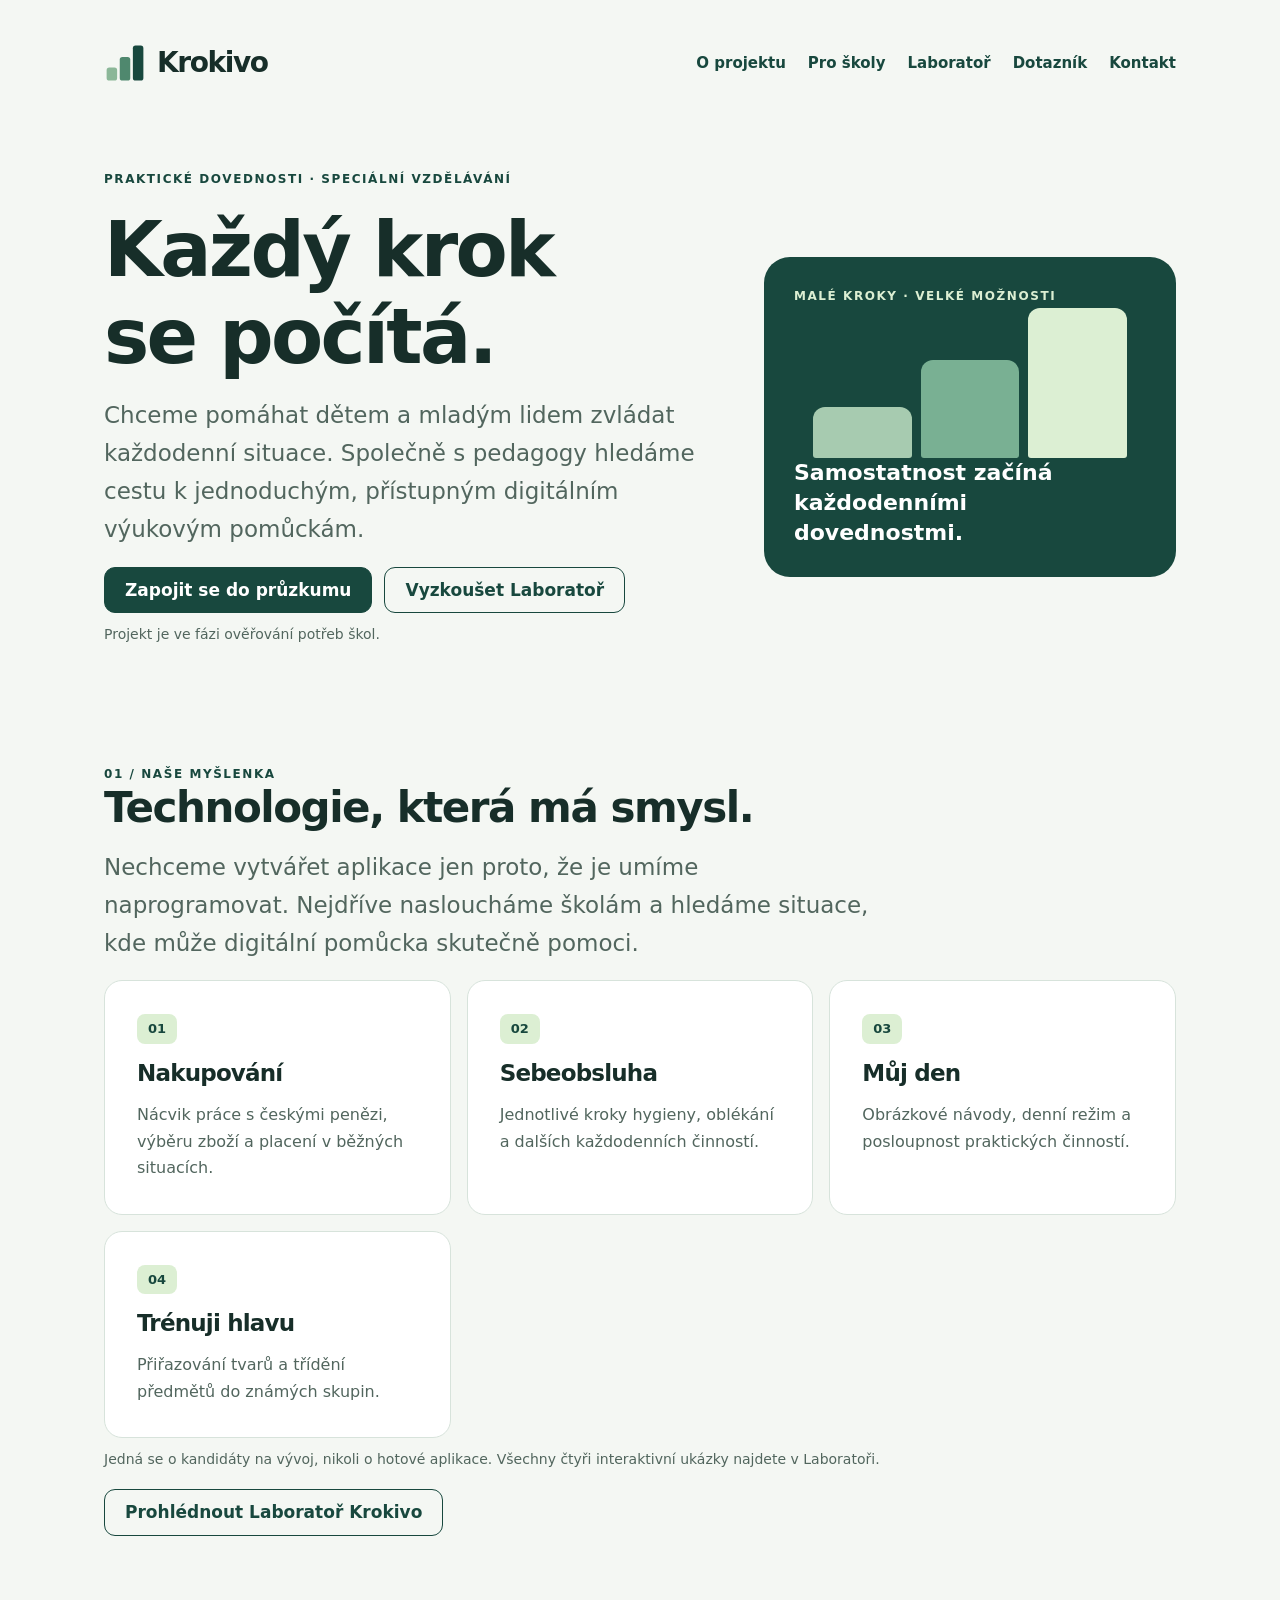
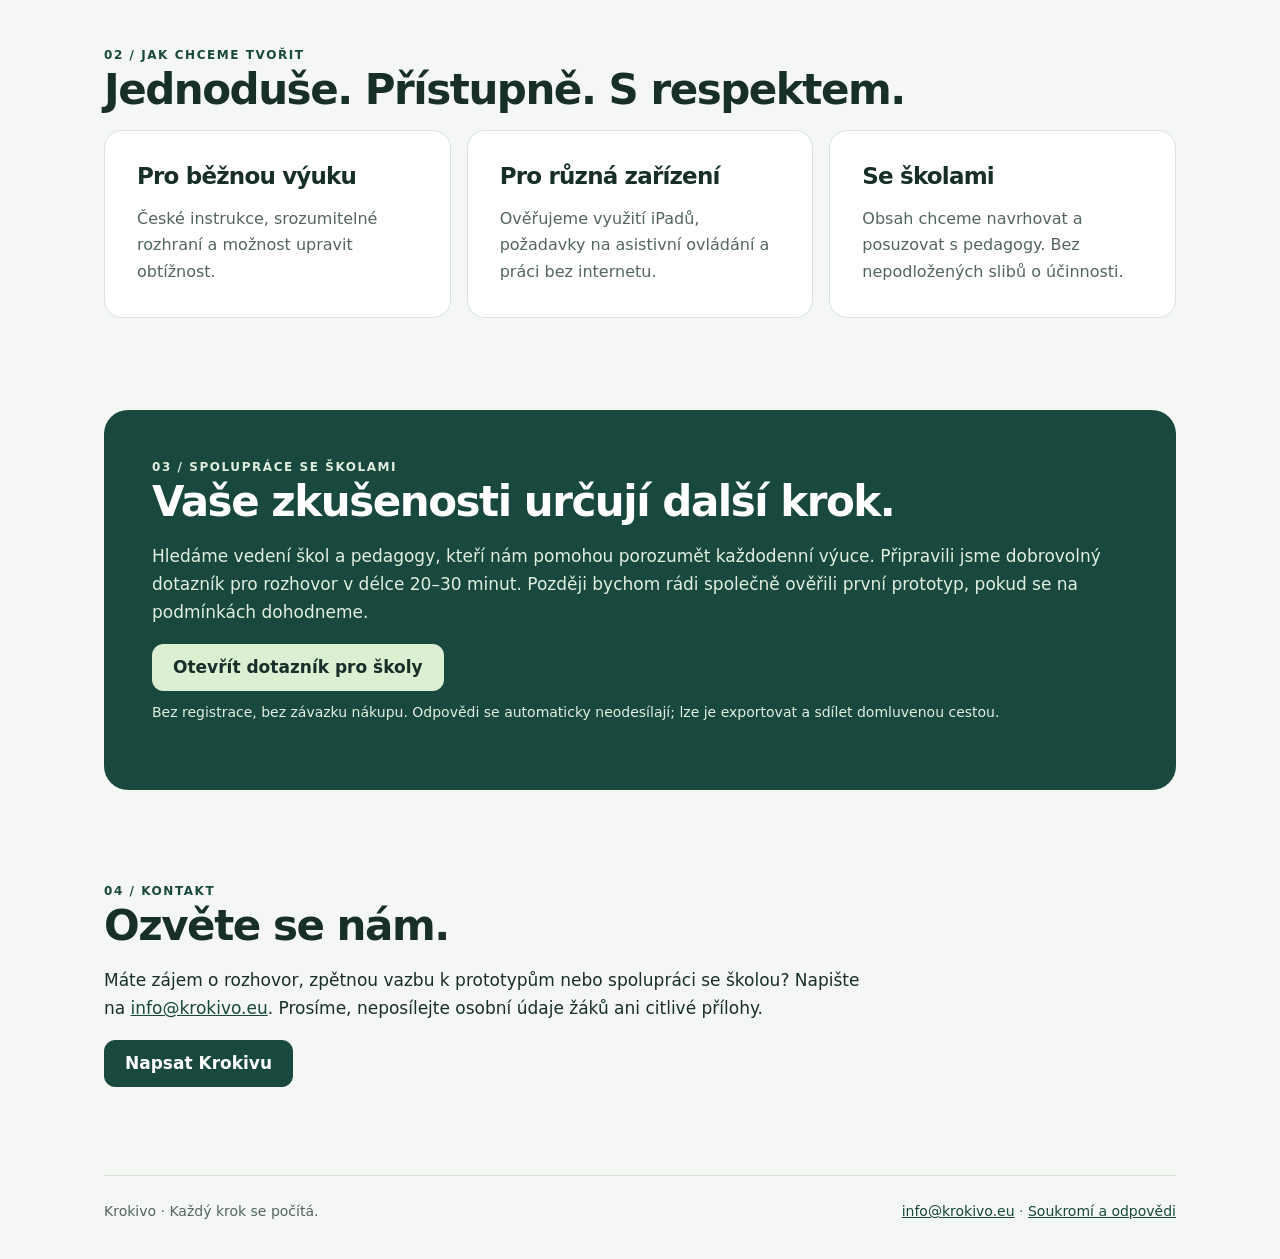
==== commit 45b15694: "Add verified inbound contact address" ====
--- a/index.html
+++ b/index.html
@@ -1 +1 @@
-<!doctype html><html lang="cs"><head><meta charset="utf-8"><meta name="viewport" content="width=device-width,initial-scale=1"><meta name="description" content="Krokivo – výzkumný projekt přístupných digitálních pomůcek pro speciální vzdělávání."><meta name="theme-color" content="#18483e"><meta http-equiv="Content-Security-Policy" content="default-src 'none'; script-src 'self'; style-src 'self'; img-src 'self'; connect-src 'none'; form-action 'none'; base-uri 'none'"><title>Krokivo | Každý krok se počítá</title><link rel="icon" href="assets/logo.svg" type="image/svg+xml"><link rel="stylesheet" href="assets/style.css"></head><body><main class="wrap"><header class="mast"><a class="brand" href="./" aria-label="Krokivo – úvod"><img src="assets/logo.svg" alt="" width="42" height="42">Krokivo</a><nav class="nav" aria-label="Hlavní navigace"><a href="#projekt">O projektu</a><a href="#skoly">Pro školy</a><a href="laborator/">Laboratoř</a><a href="dotaznik/">Dotazník</a></nav></header><section class="hero"><div><div class="eyebrow">Praktické dovednosti · Speciální vzdělávání</div><h1>Každý krok<br>se počítá.</h1><p class="lead">Chceme pomáhat dětem a mladým lidem zvládat každodenní situace. Společně s pedagogy hledáme cestu k jednoduchým, přístupným digitálním výukovým pomůckám.</p><div class="actions"><a class="btn" href="dotaznik/">Zapojit se do průzkumu</a><a class="btn secondary" href="laborator/">Vyzkoušet Laboratoř</a></div><p class="small">Projekt je ve fázi ověřování potřeb škol.</p></div><div class="visual"><div class="eyebrow">Malé kroky · Velké možnosti</div><div class="stairs" aria-hidden="true"><span></span><span></span><span></span></div><p>Samostatnost začíná každodenními dovednostmi.</p></div></section><section id="projekt" class="section"><div class="eyebrow">01 / Naše myšlenka</div><h2>Technologie, která má smysl.</h2><p class="lead">Nechceme vytvářet aplikace jen proto, že je umíme naprogramovat. Nejdříve nasloucháme školám a hledáme situace, kde může digitální pomůcka skutečně pomoci.</p><div class="grid"><article class="card"><span class="num">01</span><h3>Nakupování</h3><p>Nácvik práce s českými penězi, výběru zboží a placení v běžných situacích.</p></article><article class="card"><span class="num">02</span><h3>Sebeobsluha</h3><p>Jednotlivé kroky hygieny, oblékání a dalších každodenních činností.</p></article><article class="card"><span class="num">03</span><h3>Můj den</h3><p>Obrázkové návody, denní režim a posloupnost praktických činností.</p></article><article class="card"><span class="num">04</span><h3>Trénuji hlavu</h3><p>Přiřazování tvarů a třídění předmětů do známých skupin.</p></article></div><p class="small">Jedná se o kandidáty na vývoj, nikoli o hotové aplikace. Všechny čtyři interaktivní ukázky najdete v Laboratoři.</p><p><a class="btn secondary" href="laborator/">Prohlédnout Laboratoř Krokivo</a></p></section><section class="section"><div class="eyebrow">02 / Jak chceme tvořit</div><h2>Jednoduše. Přístupně. S respektem.</h2><div class="grid"><article class="card"><h3>Pro běžnou výuku</h3><p>České instrukce, srozumitelné rozhraní a možnost upravit obtížnost.</p></article><article class="card"><h3>Pro různá zařízení</h3><p>Ověřujeme využití iPadů, požadavky na asistivní ovládání a práci bez internetu.</p></article><article class="card"><h3>Se školami</h3><p>Obsah chceme navrhovat a posuzovat s pedagogy. Bez nepodložených slibů o účinnosti.</p></article></div></section><section id="skoly" class="section"><div class="band"><div class="eyebrow">03 / Spolupráce se školami</div><h2>Vaše zkušenosti určují další krok.</h2><p>Hledáme vedení škol a pedagogy, kteří nám pomohou porozumět každodenní výuce. Připravili jsme dobrovolný dotazník pro rozhovor v délce 20–30 minut. Později bychom rádi společně ověřili první prototyp, pokud se na podmínkách dohodneme.</p><a class="btn" href="dotaznik/">Otevřít dotazník pro školy</a><p class="small">Bez registrace, bez závazku nákupu. Odpovědi se automaticky neodesílají; lze je exportovat a sdílet domluvenou cestou.</p></div></section><footer><span>Krokivo · Každý krok se počítá.</span><span>Výzkumný prototyp · <a href="soukromi/">Soukromí a odpovědi</a></span></footer></main></body></html>+<!doctype html><html lang="cs"><head><meta charset="utf-8"><meta name="viewport" content="width=device-width,initial-scale=1"><meta name="description" content="Krokivo – výzkumný projekt přístupných digitálních pomůcek pro speciální vzdělávání."><meta name="theme-color" content="#18483e"><meta http-equiv="Content-Security-Policy" content="default-src 'none'; script-src 'self'; style-src 'self'; img-src 'self'; connect-src 'none'; form-action 'none'; base-uri 'none'"><title>Krokivo | Každý krok se počítá</title><link rel="icon" href="assets/logo.svg" type="image/svg+xml"><link rel="stylesheet" href="assets/style.css"></head><body><main class="wrap"><header class="mast"><a class="brand" href="./" aria-label="Krokivo – úvod"><img src="assets/logo.svg" alt="" width="42" height="42">Krokivo</a><nav class="nav" aria-label="Hlavní navigace"><a href="#projekt">O projektu</a><a href="#skoly">Pro školy</a><a href="laborator/">Laboratoř</a><a href="dotaznik/">Dotazník</a><a href="#kontakt">Kontakt</a></nav></header><section class="hero"><div><div class="eyebrow">Praktické dovednosti · Speciální vzdělávání</div><h1>Každý krok<br>se počítá.</h1><p class="lead">Chceme pomáhat dětem a mladým lidem zvládat každodenní situace. Společně s pedagogy hledáme cestu k jednoduchým, přístupným digitálním výukovým pomůckám.</p><div class="actions"><a class="btn" href="dotaznik/">Zapojit se do průzkumu</a><a class="btn secondary" href="laborator/">Vyzkoušet Laboratoř</a></div><p class="small">Projekt je ve fázi ověřování potřeb škol.</p></div><div class="visual"><div class="eyebrow">Malé kroky · Velké možnosti</div><div class="stairs" aria-hidden="true"><span></span><span></span><span></span></div><p>Samostatnost začíná každodenními dovednostmi.</p></div></section><section id="projekt" class="section"><div class="eyebrow">01 / Naše myšlenka</div><h2>Technologie, která má smysl.</h2><p class="lead">Nechceme vytvářet aplikace jen proto, že je umíme naprogramovat. Nejdříve nasloucháme školám a hledáme situace, kde může digitální pomůcka skutečně pomoci.</p><div class="grid"><article class="card"><span class="num">01</span><h3>Nakupování</h3><p>Nácvik práce s českými penězi, výběru zboží a placení v běžných situacích.</p></article><article class="card"><span class="num">02</span><h3>Sebeobsluha</h3><p>Jednotlivé kroky hygieny, oblékání a dalších každodenních činností.</p></article><article class="card"><span class="num">03</span><h3>Můj den</h3><p>Obrázkové návody, denní režim a posloupnost praktických činností.</p></article><article class="card"><span class="num">04</span><h3>Trénuji hlavu</h3><p>Přiřazování tvarů a třídění předmětů do známých skupin.</p></article></div><p class="small">Jedná se o kandidáty na vývoj, nikoli o hotové aplikace. Všechny čtyři interaktivní ukázky najdete v Laboratoři.</p><p><a class="btn secondary" href="laborator/">Prohlédnout Laboratoř Krokivo</a></p></section><section class="section"><div class="eyebrow">02 / Jak chceme tvořit</div><h2>Jednoduše. Přístupně. S respektem.</h2><div class="grid"><article class="card"><h3>Pro běžnou výuku</h3><p>České instrukce, srozumitelné rozhraní a možnost upravit obtížnost.</p></article><article class="card"><h3>Pro různá zařízení</h3><p>Ověřujeme využití iPadů, požadavky na asistivní ovládání a práci bez internetu.</p></article><article class="card"><h3>Se školami</h3><p>Obsah chceme navrhovat a posuzovat s pedagogy. Bez nepodložených slibů o účinnosti.</p></article></div></section><section id="skoly" class="section"><div class="band"><div class="eyebrow">03 / Spolupráce se školami</div><h2>Vaše zkušenosti určují další krok.</h2><p>Hledáme vedení škol a pedagogy, kteří nám pomohou porozumět každodenní výuce. Připravili jsme dobrovolný dotazník pro rozhovor v délce 20–30 minut. Později bychom rádi společně ověřili první prototyp, pokud se na podmínkách dohodneme.</p><a class="btn" href="dotaznik/">Otevřít dotazník pro školy</a><p class="small">Bez registrace, bez závazku nákupu. Odpovědi se automaticky neodesílají; lze je exportovat a sdílet domluvenou cestou.</p></div></section><section id="kontakt" class="section"><div class="eyebrow">04 / Kontakt</div><h2>Ozvěte se nám.</h2><p>Máte zájem o rozhovor, zpětnou vazbu k prototypům nebo spolupráci se školou? Napište na <a href="mailto:info@krokivo.eu">info@krokivo.eu</a>. Prosíme, neposílejte osobní údaje žáků ani citlivé přílohy.</p><a class="btn" href="mailto:info@krokivo.eu">Napsat Krokivu</a></section><footer><span>Krokivo · Každý krok se počítá.</span><span><a href="mailto:info@krokivo.eu">info@krokivo.eu</a> · <a href="soukromi/">Soukromí a odpovědi</a></span></footer></main></body></html>
